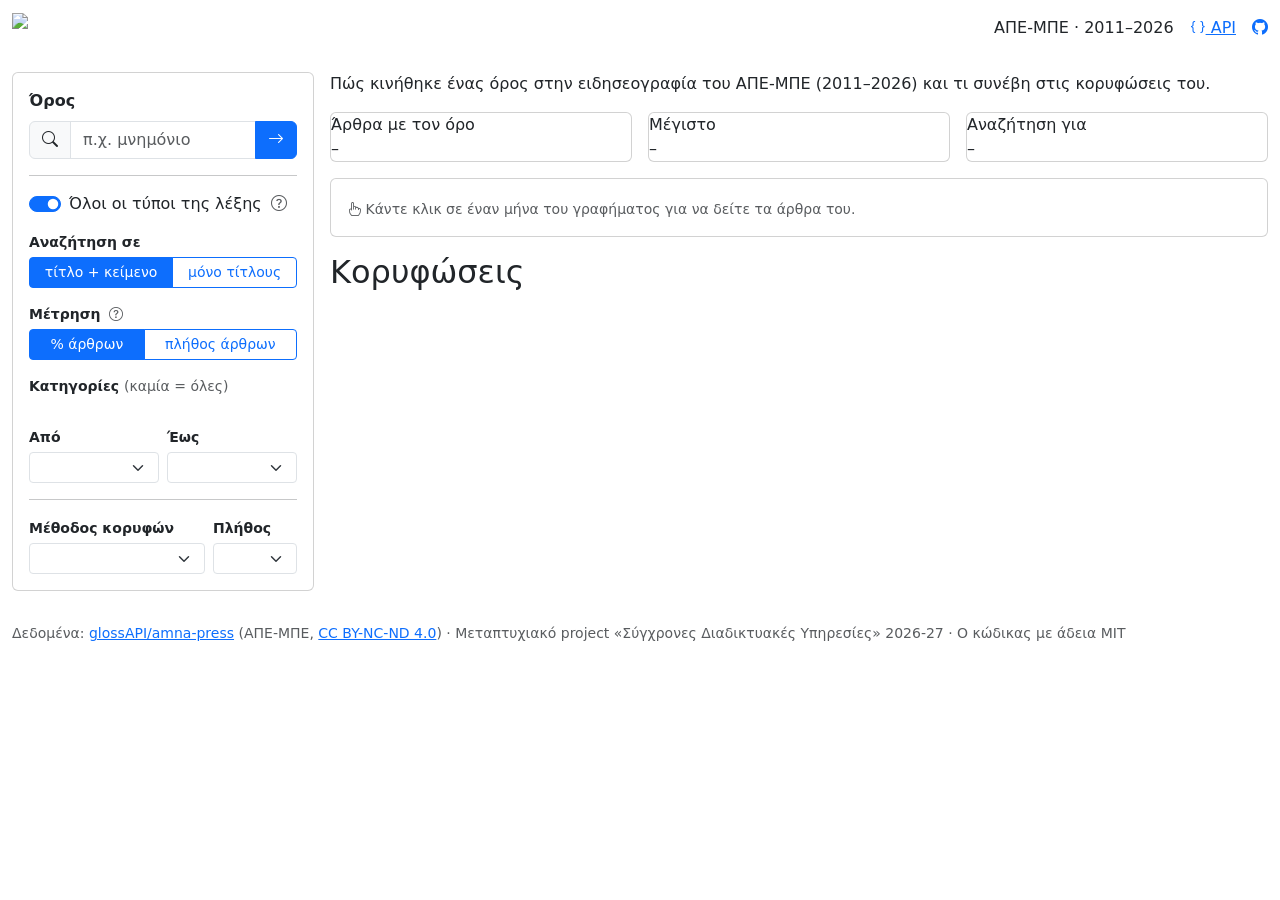
==== web/index.html @ 825290d1 "Mobile: fold filters behind a button; make browsers revalidate the page after updates Co-Authored-By" ====
<!DOCTYPE html>
<html lang="el">
<head>
  <meta charset="UTF-8">
  <meta name="viewport" content="width=device-width, initial-scale=1.0">
  <title>Η Ατζέντα των Ειδήσεων</title>
  <meta name="description" content="Πώς κινήθηκε ένας όρος στην ειδησεογραφία του ΑΠΕ-ΜΠΕ (2011–2026) και τι συνέβη στις κορυφώσεις του.">
  <link rel="icon" href="/static/ntua-logo.svg" type="image/svg+xml">
  <link rel="stylesheet" href="https://cdn.jsdelivr.net/npm/bootstrap@5.3.2/dist/css/bootstrap.min.css"
        integrity="sha256-MBffSnbbXwHCuZtgPYiwMQbfE7z+GOZ7fBPCNB06Z98=" crossorigin="anonymous">
  <link rel="stylesheet" href="https://cdn.jsdelivr.net/npm/bootstrap-icons@1.11.3/font/bootstrap-icons.min.css"
        integrity="sha256-9kPW/n5nn53j4WMRYAxe9c1rCY96Oogo/MKSVdKzPmI=" crossorigin="anonymous">
  <link rel="stylesheet" href="/static/app.css">
  <script src="https://cdn.jsdelivr.net/npm/plotly.js-dist-min@2.30.0/plotly.min.js"
          integrity="sha256-O63fEqT0esIvAGB4+Vw4shq9U9FRG4DmAKYM8MUrq24=" crossorigin="anonymous" defer></script>
  <script src="https://cdn.jsdelivr.net/npm/bootstrap@5.3.2/dist/js/bootstrap.bundle.min.js"
          integrity="sha256-gvZPYrsDwbwYJLD5yeBfcNujPhRoGOY831wwbIzz3t0=" crossorigin="anonymous" defer></script>
  <script src="/static/app.js" defer></script>
</head>
<body>

<nav class="navbar navbar-dark">
  <div class="container-fluid">
    <a class="navbar-brand d-flex align-items-center gap-2" href="/">
      <img src="/static/ntua-logo.svg" alt="ΕΜΠ" class="brand-logo">
      <span class="brand-text">Η Ατζέντα των <span>Ειδήσεων</span></span>
    </a>
    <div class="d-flex align-items-center gap-3 nav-links">
      <span class="d-none d-md-inline nav-sub">ΑΠΕ-ΜΠΕ · 2011–2026</span>
      <a href="/docs" target="_blank" rel="noopener" title="Τεκμηρίωση API"><i class="bi bi-braces"></i><span class="d-none d-sm-inline"> API</span></a>
      <a href="https://github.com/asmirniotis98/The-News-Agenda" target="_blank" rel="noopener noreferrer" title="Κώδικας στο GitHub"><i class="bi bi-github"></i></a>
    </div>
  </div>
</nav>

<main class="container-fluid py-3">
  <div class="row g-3">

    <!-- ===================== Πλαϊνή στήλη: αναζήτηση & φίλτρα ===================== -->
    <aside class="col-lg-4 col-xl-3">
      <div class="card panel">
        <div class="card-body">
          <form id="search-form" autocomplete="off" role="search">
            <label for="term" class="form-label fw-semibold">Όρος</label>
            <div class="input-group">
              <span class="input-group-text"><i class="bi bi-search"></i></span>
              <input id="term" class="form-control" type="search" maxlength="60" placeholder="π.χ. μνημόνιο" required>
              <button class="btn btn-primary" type="submit" title="Αναζήτηση"><i class="bi bi-arrow-right"></i><span class="visually-hidden">Αναζήτηση</span></button>
            </div>
          </form>

          <div class="mt-2" id="examples" aria-label="Παραδείγματα"></div>

          <!-- Σε κινητά τα φίλτρα κρύβονται πίσω από κουμπί, ώστε το γράφημα να φαίνεται νωρίς. -->
          <button class="btn btn-outline-secondary btn-sm w-100 mt-2 d-lg-none" type="button"
                  data-bs-toggle="collapse" data-bs-target="#filters" aria-expanded="false" aria-controls="filters">
            <i class="bi bi-sliders"></i> Φίλτρα
          </button>

          <div id="filters" class="collapse d-lg-block">
          <hr>

          <div class="form-check form-switch">
            <input class="form-check-input" type="checkbox" role="switch" id="all-forms" checked>
            <label class="form-check-label" for="all-forms">Όλοι οι τύποι της λέξης</label>
            <i class="bi bi-question-circle text-muted ms-1" data-bs-toggle="tooltip"
               title="«μνημόνιο» βρίσκει και «μνημονίου», «μνημόνια». Απενεργοποιήστε για ακριβή λέξη."></i>
          </div>

          <div class="mt-3">
            <div class="form-label small fw-semibold mb-1">Αναζήτηση σε</div>
            <div class="btn-group w-100" role="group" aria-label="Πεδίο αναζήτησης">
              <input type="radio" class="btn-check" name="field" id="field-text" value="text" checked>
              <label class="btn btn-outline-primary btn-sm" for="field-text">τίτλο + κείμενο</label>
              <input type="radio" class="btn-check" name="field" id="field-title" value="title">
              <label class="btn btn-outline-primary btn-sm" for="field-title">μόνο τίτλους</label>
            </div>
          </div>

          <div class="mt-3">
            <div class="form-label small fw-semibold mb-1">Μέτρηση
              <i class="bi bi-question-circle text-muted ms-1" data-bs-toggle="tooltip"
                 title="Το ποσοστό λαμβάνει υπόψη ότι ο συνολικός όγκος ειδήσεων αυξάνεται πολύ μετά το 2017."></i>
            </div>
            <div class="btn-group w-100" role="group" aria-label="Μέτρηση">
              <input type="radio" class="btn-check" name="metric" id="metric-share" value="share" checked>
              <label class="btn btn-outline-primary btn-sm" for="metric-share">% άρθρων</label>
              <input type="radio" class="btn-check" name="metric" id="metric-hits" value="hits">
              <label class="btn btn-outline-primary btn-sm" for="metric-hits">πλήθος άρθρων</label>
            </div>
          </div>

          <div class="mt-3">
            <div class="form-label small fw-semibold mb-1">Κατηγορίες <span class="text-muted fw-normal">(καμία = όλες)</span></div>
            <div id="categories" class="d-flex flex-wrap gap-1"></div>
            <div id="categories-note" class="small text-muted mt-1"></div>
          </div>

          <div class="mt-3 row g-2">
            <div class="col-6">
              <label for="year-from" class="form-label small fw-semibold mb-1">Από</label>
              <select id="year-from" class="form-select form-select-sm"></select>
            </div>
            <div class="col-6">
              <label for="year-to" class="form-label small fw-semibold mb-1">Έως</label>
              <select id="year-to" class="form-select form-select-sm"></select>
            </div>
          </div>

          <hr>

          <div class="row g-2">
            <div class="col-8">
              <label for="method" class="form-label small fw-semibold mb-1">Μέθοδος κορυφών</label>
              <select id="method" class="form-select form-select-sm"></select>
            </div>
            <div class="col-4">
              <label for="n-peaks" class="form-label small fw-semibold mb-1">Πλήθος</label>
              <select id="n-peaks" class="form-select form-select-sm"></select>
            </div>
          </div>
          </div><!-- /#filters -->
        </div>
      </div>
    </aside>

    <!-- ===================== Κύριο μέρος ===================== -->
    <section class="col-lg-8 col-xl-9">
      <p class="lead-text mb-3">
        Πώς κινήθηκε ένας όρος στην ειδησεογραφία του ΑΠΕ-ΜΠΕ (2011–2026) και τι συνέβη στις κορυφώσεις του.
      </p>

      <div id="alert" class="alert d-none" role="alert"></div>

      <div class="row g-3 mb-3" aria-live="polite">
        <div class="col-md-4"><div class="card kpi"><div class="kpi-label">Άρθρα με τον όρο</div><div class="kpi-value" id="kpi-hits">–</div></div></div>
        <div class="col-md-4"><div class="card kpi"><div class="kpi-label">Μέγιστο</div><div class="kpi-value" id="kpi-max">–</div><div class="kpi-sub" id="kpi-max-sub"></div></div></div>
        <div class="col-md-4"><div class="card kpi"><div class="kpi-label">Αναζήτηση για</div><div class="kpi-value kpi-mono" id="kpi-label">–</div></div></div>
      </div>

      <div class="card mb-3">
        <div class="card-body position-relative">
          <div id="chart" class="chart" aria-label="Γράφημα άρθρων ανά μήνα"></div>
          <div id="chart-loading" class="chart-loading d-none"><div class="spinner-border text-primary" role="status"><span class="visually-hidden">Φόρτωση…</span></div></div>
          <div class="small text-muted mt-1"><i class="bi bi-hand-index"></i> Κάντε κλικ σε έναν μήνα του γραφήματος για να δείτε τα άρθρα του.</div>
        </div>
      </div>

      <div id="month-panel" class="d-none mb-3"></div>

      <h2 class="section-title" id="peaks-title">Κορυφώσεις</h2>
      <div id="peaks"></div>
    </section>
  </div>
</main>

<footer class="container-fluid py-3 small text-muted">
  Δεδομένα: <a href="https://huggingface.co/datasets/glossAPI/amna-press" target="_blank" rel="noopener noreferrer">glossAPI/amna-press</a>
  (ΑΠΕ-ΜΠΕ, <a href="https://creativecommons.org/licenses/by-nc-nd/4.0/" target="_blank" rel="noopener noreferrer">CC BY-NC-ND 4.0</a>) ·
  Μεταπτυχιακό project «Σύγχρονες Διαδικτυακές Υπηρεσίες» 2026-27 ·
  Ο κώδικας με άδεια MIT
</footer>

<template id="peak-template">
  <div class="card peak-card mb-3">
    <div class="card-body">
      <div class="d-flex justify-content-between align-items-start gap-3">
        <h3 class="peak-title mb-0"><span class="badge rank-badge"></span> <span class="peak-month"></span></h3>
        <div class="text-end peak-stats"><strong class="peak-hits"></strong> άρθρα<br><strong class="peak-share"></strong> του μήνα</div>
      </div>
      <div class="summary mt-2 text-muted small"><i class="bi bi-robot"></i> Σύνοψη «τι συνέβη» — προστίθεται στη Φάση 4 (LLM).</div>
      <button class="btn btn-sm btn-outline-secondary mt-2 toggle-articles" type="button" aria-expanded="false">
        <i class="bi bi-chevron-right"></i> Τίτλοι άρθρων
      </button>
      <div class="articles mt-2 d-none"></div>
    </div>
  </div>
</template>

</body>
</html>
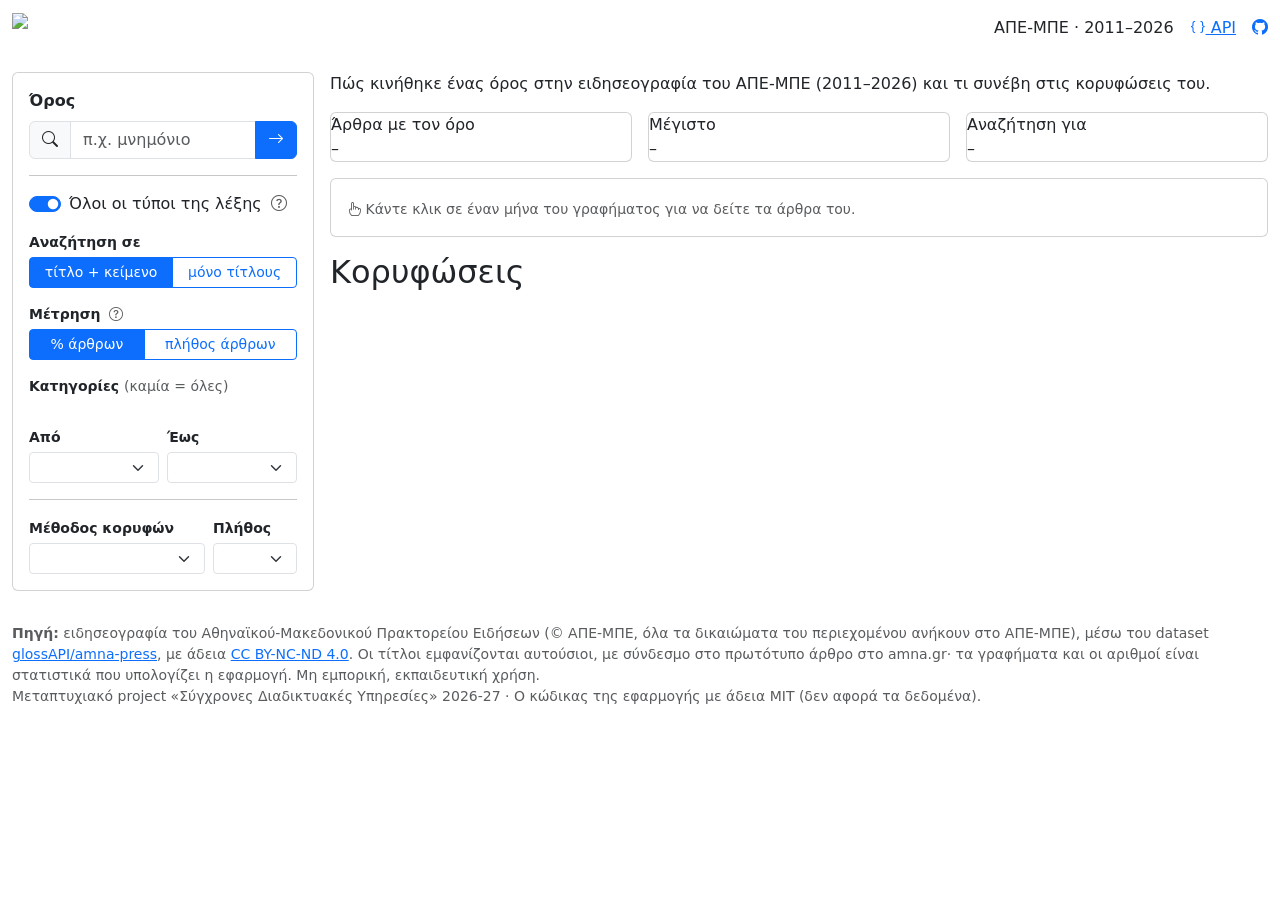
==== commit 25151008: "Full data attribution (BY-NC-ND): footer, API docs, 'source' in every API response, README licence t" ====
--- a/web/index.html
+++ b/web/index.html
@@ -132,10 +132,10 @@
 
       <div id="alert" class="alert d-none" role="alert"></div>
 
-      <div class="row g-3 mb-3" aria-live="polite">
-        <div class="col-md-4"><div class="card kpi"><div class="kpi-label">Άρθρα με τον όρο</div><div class="kpi-value" id="kpi-hits">–</div></div></div>
-        <div class="col-md-4"><div class="card kpi"><div class="kpi-label">Μέγιστο</div><div class="kpi-value" id="kpi-max">–</div><div class="kpi-sub" id="kpi-max-sub"></div></div></div>
-        <div class="col-md-4"><div class="card kpi"><div class="kpi-label">Αναζήτηση για</div><div class="kpi-value kpi-mono" id="kpi-label">–</div></div></div>
+      <div class="row g-2 g-md-3 mb-3" aria-live="polite">
+        <div class="col-4"><div class="card kpi"><div class="kpi-label">Άρθρα με τον όρο</div><div class="kpi-value" id="kpi-hits">–</div></div></div>
+        <div class="col-4"><div class="card kpi"><div class="kpi-label">Μέγιστο</div><div class="kpi-value" id="kpi-max">–</div><div class="kpi-sub" id="kpi-max-sub"></div></div></div>
+        <div class="col-4"><div class="card kpi"><div class="kpi-label">Αναζήτηση για</div><div class="kpi-value kpi-mono" id="kpi-label">–</div></div></div>
       </div>
 
       <div class="card mb-3">
@@ -155,10 +155,13 @@
 </main>
 
 <footer class="container-fluid py-3 small text-muted">
-  Δεδομένα: <a href="https://huggingface.co/datasets/glossAPI/amna-press" target="_blank" rel="noopener noreferrer">glossAPI/amna-press</a>
-  (ΑΠΕ-ΜΠΕ, <a href="https://creativecommons.org/licenses/by-nc-nd/4.0/" target="_blank" rel="noopener noreferrer">CC BY-NC-ND 4.0</a>) ·
-  Μεταπτυχιακό project «Σύγχρονες Διαδικτυακές Υπηρεσίες» 2026-27 ·
-  Ο κώδικας με άδεια MIT
+  <strong>Πηγή:</strong> ειδησεογραφία του Αθηναϊκού-Μακεδονικού Πρακτορείου Ειδήσεων (© ΑΠΕ-ΜΠΕ, όλα τα δικαιώματα
+  του περιεχομένου ανήκουν στο ΑΠΕ-ΜΠΕ), μέσω του dataset
+  <a href="https://huggingface.co/datasets/glossAPI/amna-press" target="_blank" rel="noopener noreferrer">glossAPI/amna-press</a>,
+  με άδεια <a href="https://creativecommons.org/licenses/by-nc-nd/4.0/deed.el" target="_blank" rel="noopener noreferrer">CC BY-NC-ND 4.0</a>.
+  Οι τίτλοι εμφανίζονται αυτούσιοι, με σύνδεσμο στο πρωτότυπο άρθρο στο amna.gr· τα γραφήματα και οι αριθμοί είναι
+  στατιστικά που υπολογίζει η εφαρμογή. Μη εμπορική, εκπαιδευτική χρήση.<br>
+  Μεταπτυχιακό project «Σύγχρονες Διαδικτυακές Υπηρεσίες» 2026-27 · Ο κώδικας της εφαρμογής με άδεια MIT (δεν αφορά τα δεδομένα).
 </footer>
 
 <template id="peak-template">
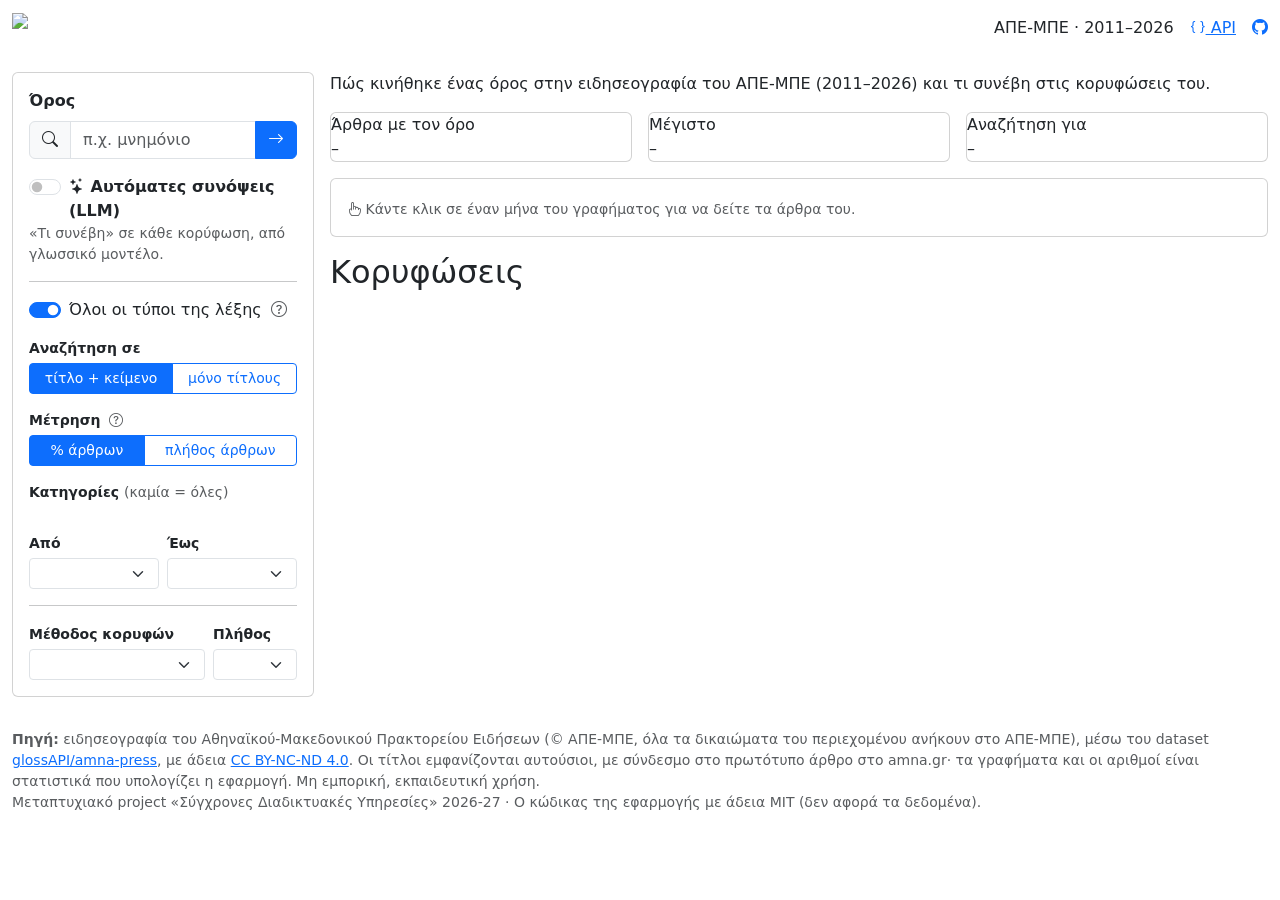
==== commit 374d8967: "LLM switch with Cloudflare Turnstile check on every enable (server-verified) Summaries are off by de" ====
--- a/web/index.html
+++ b/web/index.html
@@ -4,6 +4,7 @@
   <meta charset="UTF-8">
   <meta name="viewport" content="width=device-width, initial-scale=1.0">
   <title>Η Ατζέντα των Ειδήσεων</title>
+  <meta name="robots" content="noindex, nofollow">
   <meta name="description" content="Πώς κινήθηκε ένας όρος στην ειδησεογραφία του ΑΠΕ-ΜΠΕ (2011–2026) και τι συνέβη στις κορυφώσεις του.">
   <link rel="icon" href="/static/ntua-logo.svg" type="image/svg+xml">
   <link rel="stylesheet" href="https://cdn.jsdelivr.net/npm/bootstrap@5.3.2/dist/css/bootstrap.min.css"
@@ -29,6 +30,7 @@
       <span class="d-none d-md-inline nav-sub">ΑΠΕ-ΜΠΕ · 2011–2026</span>
       <a href="/docs" target="_blank" rel="noopener" title="Τεκμηρίωση API"><i class="bi bi-braces"></i><span class="d-none d-sm-inline"> API</span></a>
       <a href="https://github.com/asmirniotis98/The-News-Agenda" target="_blank" rel="noopener noreferrer" title="Κώδικας στο GitHub"><i class="bi bi-github"></i></a>
+      <a href="/logout" id="logout" class="d-none" title="Έξοδος"><i class="bi bi-box-arrow-right"></i><span class="d-none d-sm-inline"> Έξοδος</span></a>
     </div>
   </div>
 </nav>
@@ -51,6 +53,14 @@
 
           <div class="mt-2" id="examples" aria-label="Παραδείγματα"></div>
 
+          <div class="llm-toggle mt-3" id="llm-row">
+            <div class="form-check form-switch mb-0">
+              <input class="form-check-input" type="checkbox" role="switch" id="llm-switch" aria-describedby="llm-note">
+              <label class="form-check-label fw-semibold" for="llm-switch"><i class="bi bi-stars"></i> Αυτόματες συνόψεις (LLM)</label>
+            </div>
+            <div class="small text-muted" id="llm-note">«Τι συνέβη» σε κάθε κορύφωση, από γλωσσικό μοντέλο.</div>
+          </div>
+
           <!-- Σε κινητά τα φίλτρα κρύβονται πίσω από κουμπί, ώστε το γράφημα να φαίνεται νωρίς. -->
           <button class="btn btn-outline-secondary btn-sm w-100 mt-2 d-lg-none" type="button"
                   data-bs-toggle="collapse" data-bs-target="#filters" aria-expanded="false" aria-controls="filters">
@@ -164,6 +174,23 @@
   Μεταπτυχιακό project «Σύγχρονες Διαδικτυακές Υπηρεσίες» 2026-27 · Ο κώδικας της εφαρμογής με άδεια MIT (δεν αφορά τα δεδομένα).
 </footer>
 
+<div class="modal fade" id="captcha-modal" tabindex="-1" aria-labelledby="captcha-title" aria-hidden="true">
+  <div class="modal-dialog modal-dialog-centered">
+    <div class="modal-content">
+      <div class="modal-header">
+        <h2 class="modal-title h5" id="captcha-title"><i class="bi bi-stars"></i> Ενεργοποίηση συνόψεων</h2>
+        <button type="button" class="btn-close" data-bs-dismiss="modal" aria-label="Κλείσιμο"></button>
+      </div>
+      <div class="modal-body">
+        <p class="small text-muted">Οι συνόψεις γράφονται από γλωσσικό μοντέλο και κάθε νέα σύνοψη έχει κόστος.
+          Επιβεβαιώστε ότι δεν είστε ρομπότ τικάροντας το κουτί.</p>
+        <div id="captcha-box" class="d-flex justify-content-center py-2"></div>
+        <div id="captcha-error" class="text-danger small mt-2 d-none" role="alert"></div>
+      </div>
+    </div>
+  </div>
+</div>
+
 <template id="peak-template">
   <div class="card peak-card mb-3">
     <div class="card-body">
@@ -171,7 +198,7 @@
         <h3 class="peak-title mb-0"><span class="badge rank-badge"></span> <span class="peak-month"></span></h3>
         <div class="text-end peak-stats"><strong class="peak-hits"></strong> άρθρα<br><strong class="peak-share"></strong> του μήνα</div>
       </div>
-      <div class="summary mt-2 text-muted small"><i class="bi bi-robot"></i> Σύνοψη «τι συνέβη» — προστίθεται στη Φάση 4 (LLM).</div>
+      <div class="summary mt-2"></div>
       <button class="btn btn-sm btn-outline-secondary mt-2 toggle-articles" type="button" aria-expanded="false">
         <i class="bi bi-chevron-right"></i> Τίτλοι άρθρων
       </button>
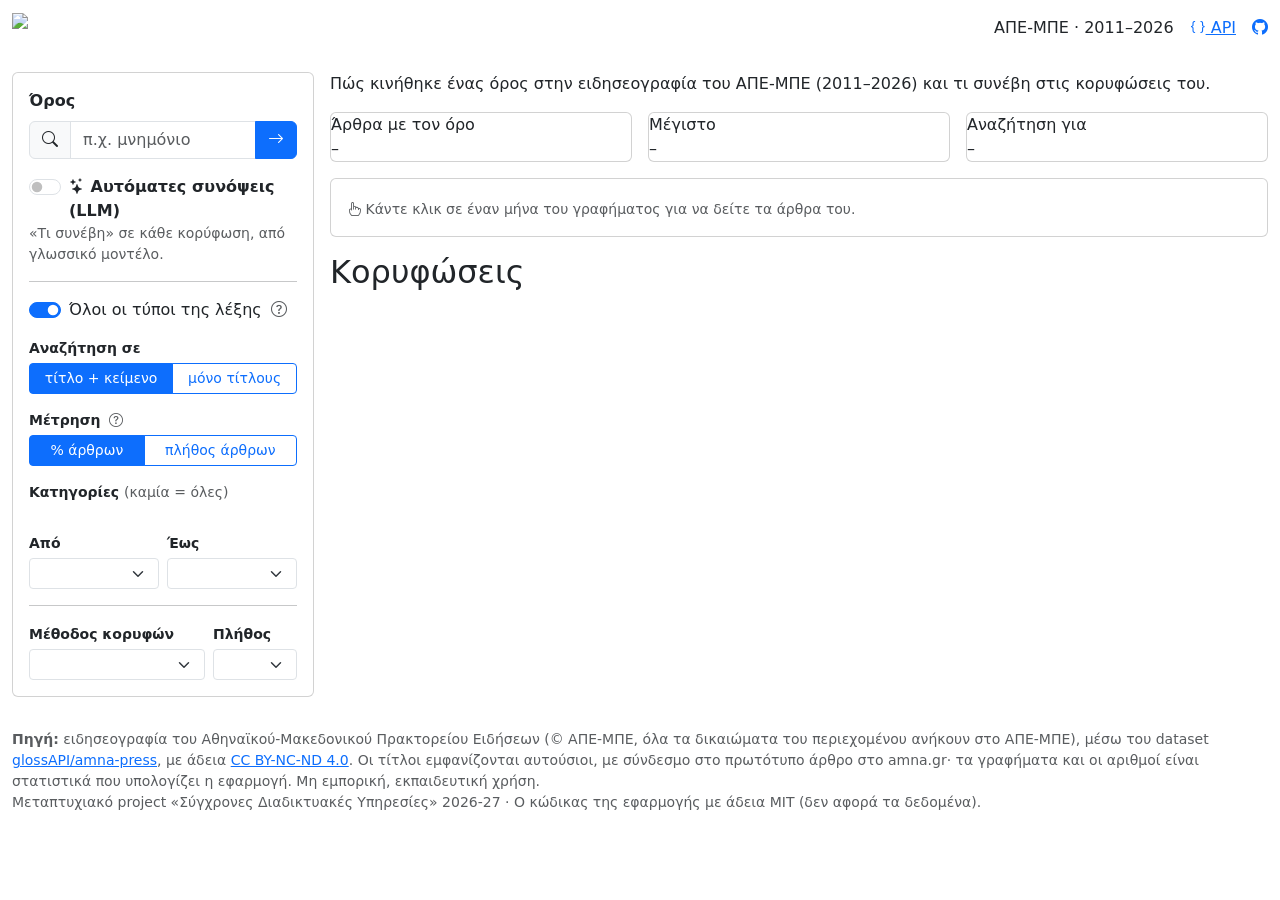
==== commit b4b62f1f: "BYOK: choose Claude or ChatGPT and the model, then paste the key - src/providers.py: Claude (Anthrop" ====
--- a/web/index.html
+++ b/web/index.html
@@ -59,6 +59,7 @@
               <label class="form-check-label fw-semibold" for="llm-switch"><i class="bi bi-stars"></i> Αυτόματες συνόψεις (LLM)</label>
             </div>
             <div class="small text-muted" id="llm-note">«Τι συνέβη» σε κάθε κορύφωση, από γλωσσικό μοντέλο.</div>
+            <div class="small byok-row d-none" id="byok-row" aria-live="polite"></div>
           </div>
 
           <!-- Σε κινητά τα φίλτρα κρύβονται πίσω από κουμπί, ώστε το γράφημα να φαίνεται νωρίς. -->
@@ -191,6 +192,54 @@
   </div>
 </div>
 
+<div class="modal fade" id="key-modal" tabindex="-1" aria-labelledby="key-title" aria-hidden="true">
+  <div class="modal-dialog modal-dialog-centered">
+    <div class="modal-content">
+      <div class="modal-header">
+        <h2 class="modal-title h5" id="key-title"><i class="bi bi-key"></i> Το δικό σας κλειδί API</h2>
+        <button type="button" class="btn-close" data-bs-dismiss="modal" aria-label="Κλείσιμο"></button>
+      </div>
+      <form id="key-form" autocomplete="off">
+        <div class="modal-body">
+          <p class="small">Οι συνόψεις που υπάρχουν ήδη εμφανίζονται χωρίς κλειδί. Για <strong>νέες</strong> συνόψεις
+            διαλέξτε πάροχο και μοντέλο και επικολλήστε το δικό σας κλειδί API· το κόστος χρεώνεται στον λογαριασμό σας.</p>
+
+          <div class="form-label small fw-semibold mb-1">1. Πάροχος</div>
+          <div class="btn-group w-100 mb-3" role="group" aria-label="Πάροχος" id="provider-choice"></div>
+
+          <label class="form-label small fw-semibold mb-1" for="model-select">2. Μοντέλο για την ανάλυση</label>
+          <select class="form-select form-select-sm" id="model-select"></select>
+          <div class="small text-muted mt-1 mb-3" id="model-note"></div>
+
+          <label class="form-label small fw-semibold mb-1" for="key-input">3. Κλειδί API</label>
+          <input class="form-control font-monospace" type="password" id="key-input" placeholder="sk-ant-…"
+                 autocomplete="off" spellcheck="false" autocapitalize="off" maxlength="300" required>
+          <div class="small mt-1"><a id="console-link" href="#" target="_blank" rel="noopener noreferrer">Πού βρίσκω κλειδί;</a></div>
+          <ul class="small text-muted mt-3 mb-0 ps-3">
+            <li>Δεν αποθηκεύεται πουθενά: κρατιέται μόνο στη μνήμη του server και σβήνεται σε 30 λεπτά (ή αν
+              απενεργοποιήσετε τις συνόψεις).</li>
+            <li>Λειτουργεί μόνο από τη σημερινή σας σύνδεση (IP). Αν αλλάξει, θα το ζητήσουμε ξανά.</li>
+            <li>Στέλνεται μόνο στον πάροχο που διαλέξατε. Προτείνουμε ξεχωριστό κλειδί με όριο χρέωσης, που θα
+              ανακαλέσετε μετά.</li>
+          </ul>
+          <div id="key-error" class="text-danger small mt-2 d-none" role="alert"></div>
+        </div>
+        <div class="modal-footer">
+          <button type="button" class="btn btn-outline-secondary" data-bs-dismiss="modal">Χωρίς κλειδί</button>
+          <button type="submit" class="btn btn-primary" id="key-submit">Χρήση κλειδιού</button>
+        </div>
+      </form>
+    </div>
+  </div>
+</div>
+
+<div class="alert alert-warning shadow byok-renew d-none" id="byok-renew" role="alert">
+  <div class="small mb-2"><i class="bi bi-clock-history me-1"></i>Το κλειδί σας σβήνεται σε <strong id="byok-renew-left"></strong>.
+    Θέλετε άλλα 30 λεπτά;</div>
+  <button type="button" class="btn btn-sm btn-warning" id="byok-renew-btn">Ανανέωση</button>
+  <button type="button" class="btn btn-sm btn-link" id="byok-renew-dismiss">Όχι</button>
+</div>
+
 <template id="peak-template">
   <div class="card peak-card mb-3">
     <div class="card-body">
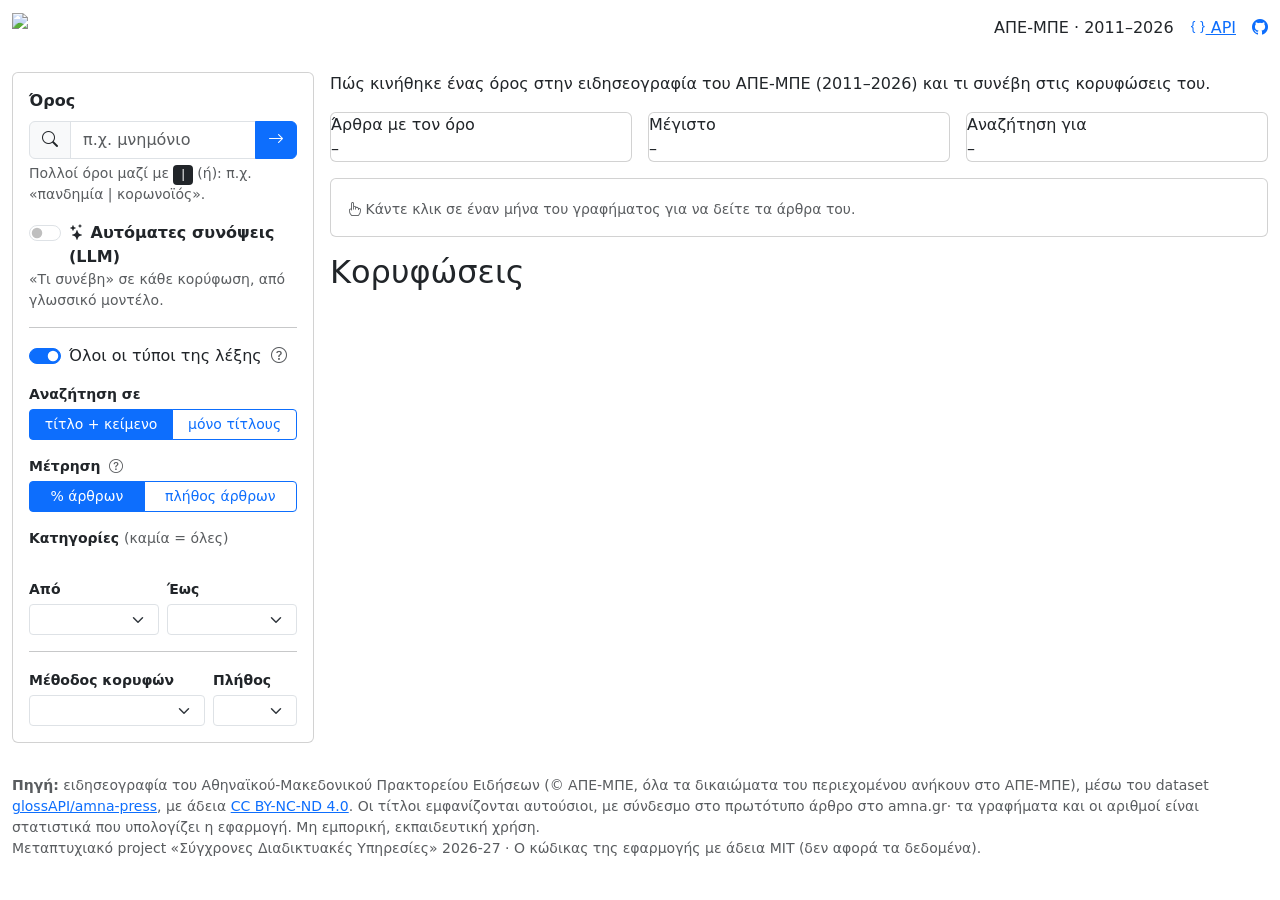
==== commit ecca3743: "OR search with "|", title sampling across the month, design decisions - Search: alternative terms se" ====
--- a/web/index.html
+++ b/web/index.html
@@ -46,9 +46,10 @@
             <label for="term" class="form-label fw-semibold">Όρος</label>
             <div class="input-group">
               <span class="input-group-text"><i class="bi bi-search"></i></span>
-              <input id="term" class="form-control" type="search" maxlength="60" placeholder="π.χ. μνημόνιο" required>
+              <input id="term" class="form-control" type="search" maxlength="100" placeholder="π.χ. μνημόνιο" required aria-describedby="term-help">
               <button class="btn btn-primary" type="submit" title="Αναζήτηση"><i class="bi bi-arrow-right"></i><span class="visually-hidden">Αναζήτηση</span></button>
             </div>
+            <div class="form-text" id="term-help">Πολλοί όροι μαζί με <kbd>|</kbd> (ή): π.χ. «πανδημία | κορωνοϊός».</div>
           </form>
 
           <div class="mt-2" id="examples" aria-label="Παραδείγματα"></div>
